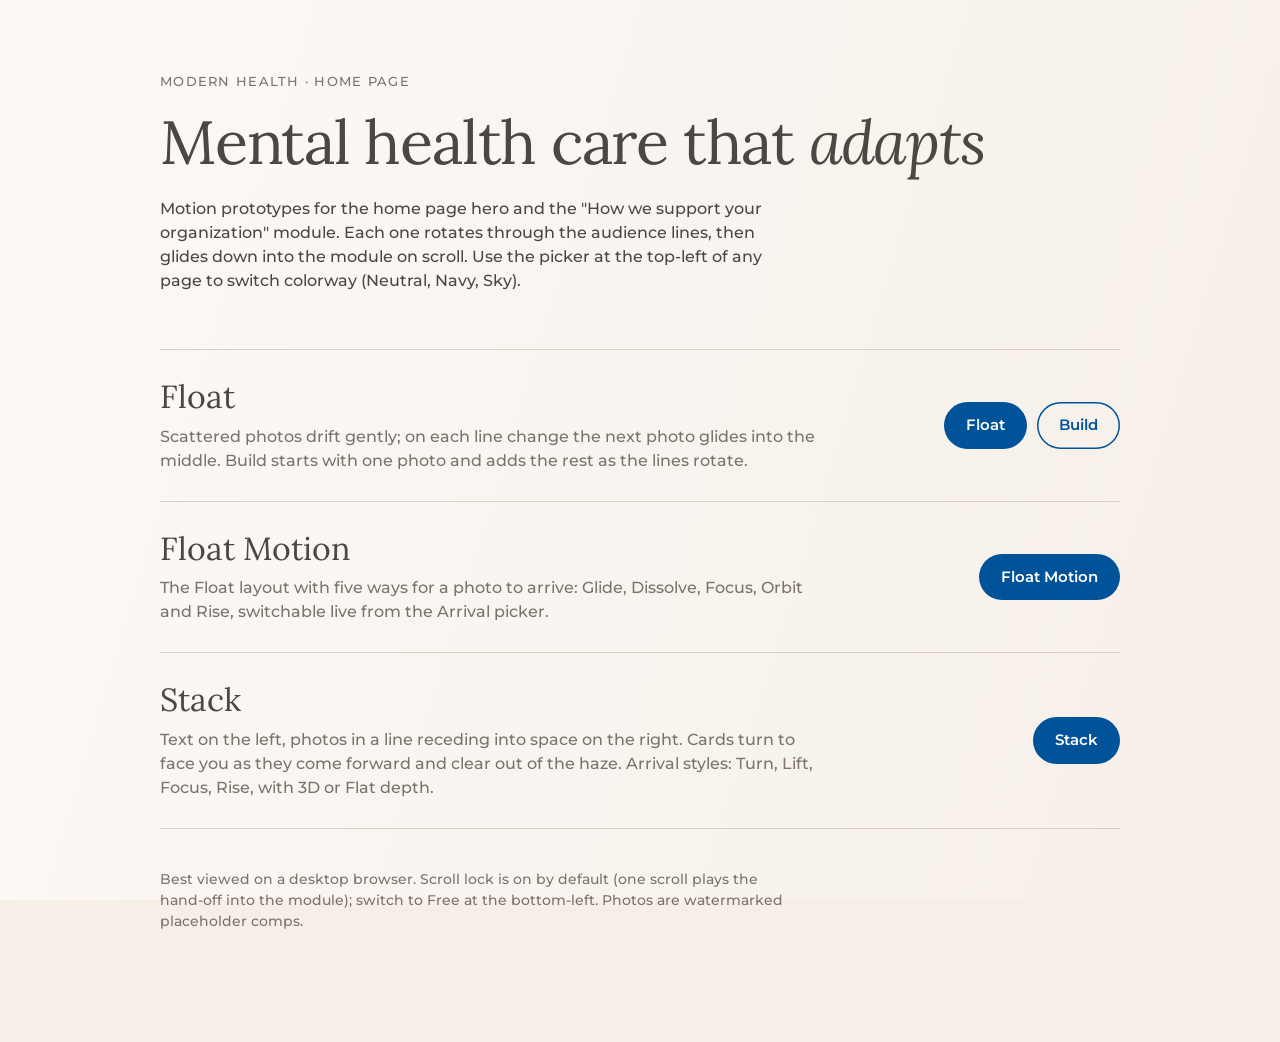
==== index.html @ 393d46b8 "Add home intro motion prototypes: Float, Float Motion, Stack Hero + "How we support your organizatio" ====
<!doctype html>
<html lang="en">
<head>
<meta charset="utf-8">
<title>Home Intro Prototypes</title>
<meta name="viewport" content="width=device-width, initial-scale=1">
<link rel="preconnect" href="https://fonts.googleapis.com">
<link rel="preconnect" href="https://fonts.gstatic.com" crossorigin>
<link rel="stylesheet" href="https://fonts.googleapis.com/css2?family=Lora:ital,wght@0,400;1,400&family=Montserrat:wght@500;600&display=swap">
<style>
  /* Index of the home intro concepts. Modern Health neutral palette, Lora + Montserrat. */
  :root {
    --page: #F6EFE8;
    --ink: #4B4742;
    --muted: #7A746D;
    --rule: #D9D0C7;
    --accent: #005399;
    --card: #FDF9F7;
  }
  * { box-sizing: border-box; }
  html, body { margin: 0; }
  body {
    background: linear-gradient(106.77deg, #FDF9F7 0.88%, var(--page) 100%) fixed, var(--page);
    color: var(--ink); font: 500 16px/1.5 'Montserrat', system-ui, sans-serif; -webkit-font-smoothing: antialiased;
    padding-inline: 24px; padding-block: 72px 96px;
  }
  main { max-width: 960px; margin: 0 auto; }
  .eyebrow { font-size: 12.8px; letter-spacing: .1em; text-transform: uppercase; color: var(--muted); margin: 0 0 16px; }
  h1 { font: 400 clamp(40px, 6vw, 61px)/1.15 'Lora', Georgia, serif; letter-spacing: -.02em; margin: 0 0 20px; text-wrap: balance; }
  h1 em { font-style: italic; }
  .lede { max-width: 58ch; margin: 0 0 56px; color: var(--ink); }
  ul { list-style: none; margin: 0; padding: 0; border-top: 1px solid var(--rule); }
  li { border-bottom: 1px solid var(--rule); }
  .concept { display: grid; grid-template-columns: minmax(0, 1fr) auto; gap: 8px 32px; align-items: baseline; padding-block: 28px; }
  .concept h2 { font: 400 32px/1.2 'Lora', Georgia, serif; margin: 0; }
  .concept p { grid-column: 1; margin: 0; max-width: 60ch; color: var(--muted); }
  .links { grid-column: 2; grid-row: 1 / span 2; display: flex; gap: 10px; flex-wrap: wrap; justify-content: flex-end; align-self: center; }
  .links a {
    display: inline-block; padding: 12px 22px; border-radius: 999px; text-decoration: none; font-weight: 600; font-size: 15px;
    background: var(--accent); color: #FFFFFF;
  }
  .links a.ghost { background: transparent; color: var(--accent); box-shadow: inset 0 0 0 1.5px var(--accent); }
  .links a:focus-visible { outline: 2px solid var(--accent); outline-offset: 3px; }
  .note { margin-top: 40px; font-size: 14px; color: var(--muted); max-width: 70ch; }
  @media (max-width: 640px) {
    .concept { grid-template-columns: minmax(0, 1fr); }
    .links { grid-column: 1; grid-row: auto; justify-content: flex-start; margin-top: 12px; }
  }
</style>
</head>
<body>
<main>
  <p class="eyebrow">Modern Health · Home page</p>
  <h1>Mental health care that <em>adapts</em></h1>
  <p class="lede">Motion prototypes for the home page hero and the "How we support your organization" module. Each one rotates through the audience lines, then glides down into the module on scroll. Use the picker at the top-left of any page to switch colorway (Neutral, Navy, Sky).</p>

  <ul>
    <li class="concept">
      <h2>Float</h2>
      <p>Scattered photos drift gently; on each line change the next photo glides into the middle. Build starts with one photo and adds the rest as the lines rotate.</p>
      <div class="links"><a href="float/index.html">Float</a><a class="ghost" href="float/build.html">Build</a></div>
    </li>
    <li class="concept">
      <h2>Float Motion</h2>
      <p>The Float layout with five ways for a photo to arrive: Glide, Dissolve, Focus, Orbit and Rise, switchable live from the Arrival picker.</p>
      <div class="links"><a href="float-motion/index.html">Float Motion</a></div>
    </li>
    <li class="concept">
      <h2>Stack</h2>
      <p>Text on the left, photos in a line receding into space on the right. Cards turn to face you as they come forward and clear out of the haze. Arrival styles: Turn, Lift, Focus, Rise, with 3D or Flat depth.</p>
      <div class="links"><a href="stack/index.html">Stack</a></div>
    </li>
  </ul>

  <p class="note">Best viewed on a desktop browser. Scroll lock is on by default (one scroll plays the hand-off into the module); switch to Free at the bottom-left. Photos are watermarked placeholder comps.</p>
</main>
</body>
</html>
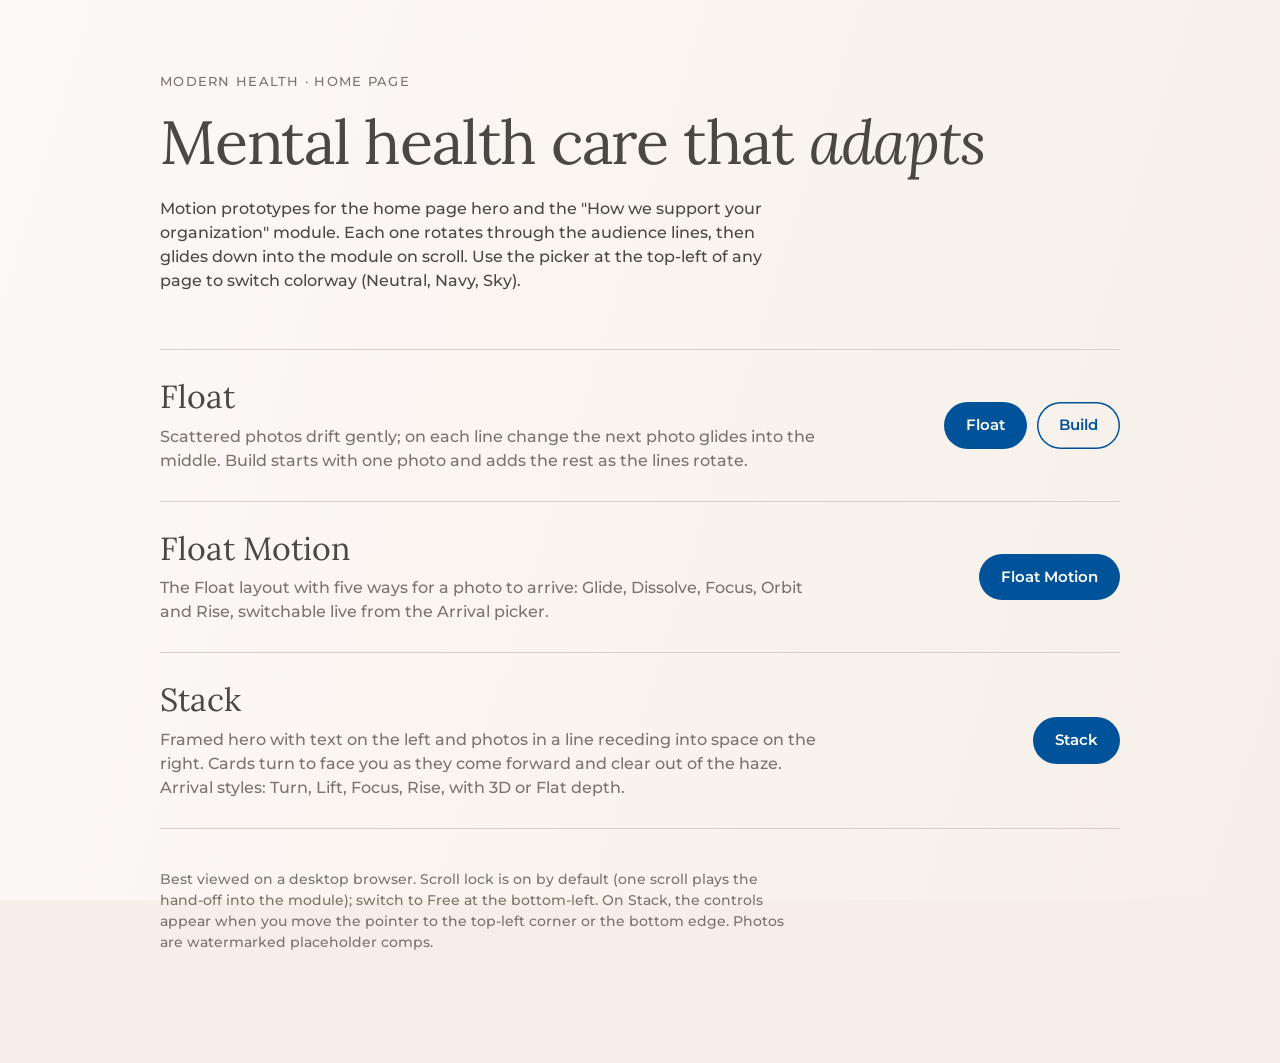
==== commit c096a683: "Refine Stack to the revised comp Framed hero, 59px headline with a short vertical divider, light-blu" ====
--- a/index.html
+++ b/index.html
@@ -67,12 +67,12 @@
     </li>
     <li class="concept">
       <h2>Stack</h2>
-      <p>Text on the left, photos in a line receding into space on the right. Cards turn to face you as they come forward and clear out of the haze. Arrival styles: Turn, Lift, Focus, Rise, with 3D or Flat depth.</p>
+      <p>Framed hero with text on the left and photos in a line receding into space on the right. Cards turn to face you as they come forward and clear out of the haze. Arrival styles: Turn, Lift, Focus, Rise, with 3D or Flat depth.</p>
       <div class="links"><a href="stack/index.html">Stack</a></div>
     </li>
   </ul>
 
-  <p class="note">Best viewed on a desktop browser. Scroll lock is on by default (one scroll plays the hand-off into the module); switch to Free at the bottom-left. Photos are watermarked placeholder comps.</p>
+  <p class="note">Best viewed on a desktop browser. Scroll lock is on by default (one scroll plays the hand-off into the module); switch to Free at the bottom-left. On Stack, the controls appear when you move the pointer to the top-left corner or the bottom edge. Photos are watermarked placeholder comps.</p>
 </main>
 </body>
 </html>
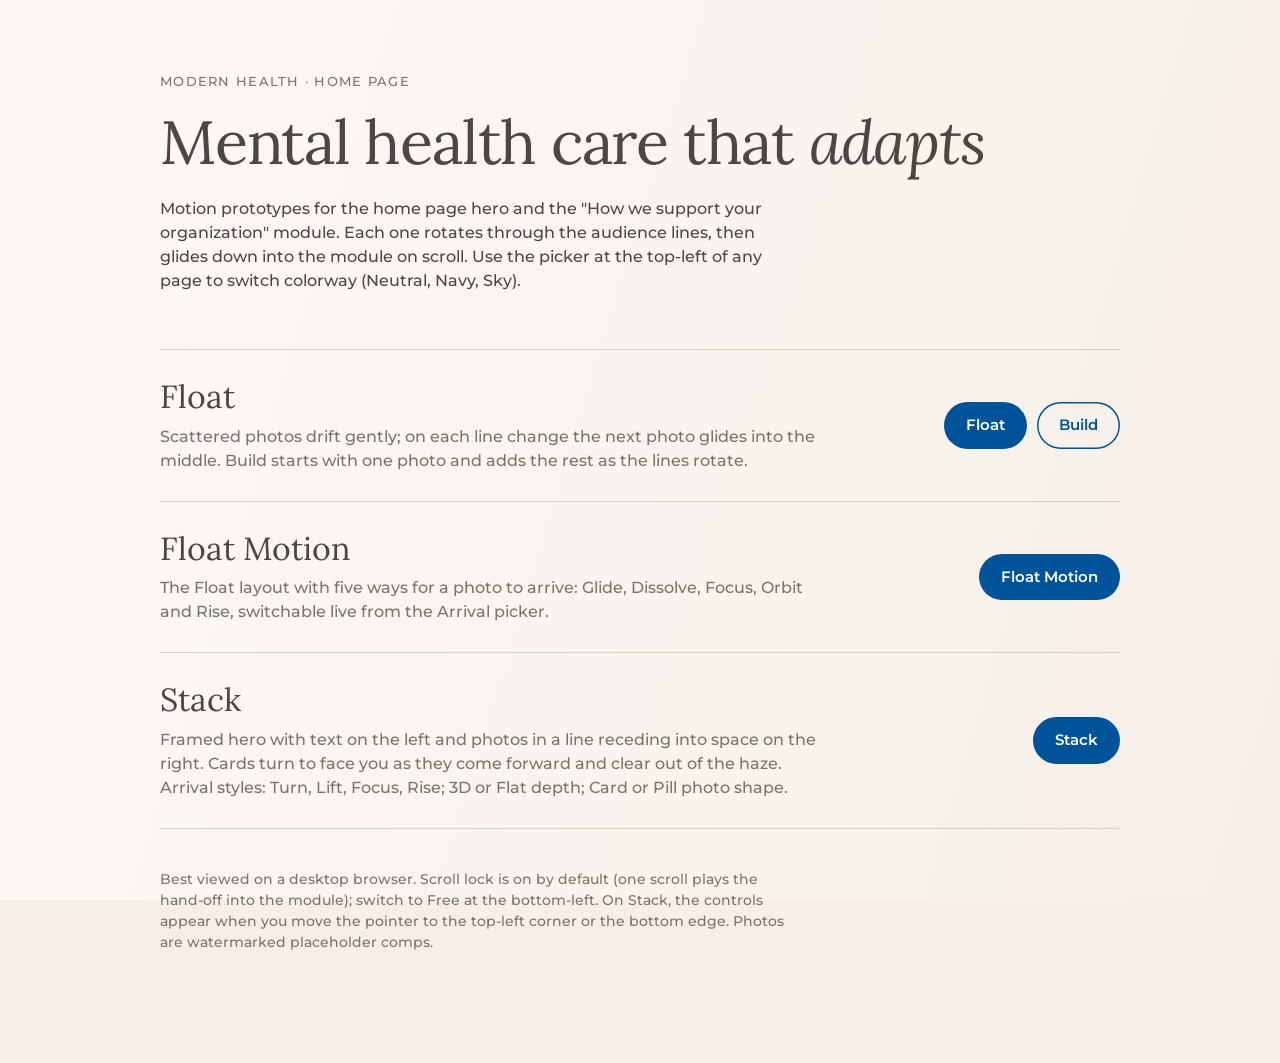
==== commit 29309f4a: "Stack: new layout + Card/Pill photo shape option Builds Figma 4021:1384 (card) and 4021:1397 (pill):" ====
--- a/index.html
+++ b/index.html
@@ -67,7 +67,7 @@
     </li>
     <li class="concept">
       <h2>Stack</h2>
-      <p>Framed hero with text on the left and photos in a line receding into space on the right. Cards turn to face you as they come forward and clear out of the haze. Arrival styles: Turn, Lift, Focus, Rise, with 3D or Flat depth.</p>
+      <p>Framed hero with text on the left and photos in a line receding into space on the right. Cards turn to face you as they come forward and clear out of the haze. Arrival styles: Turn, Lift, Focus, Rise; 3D or Flat depth; Card or Pill photo shape.</p>
       <div class="links"><a href="stack/index.html">Stack</a></div>
     </li>
   </ul>
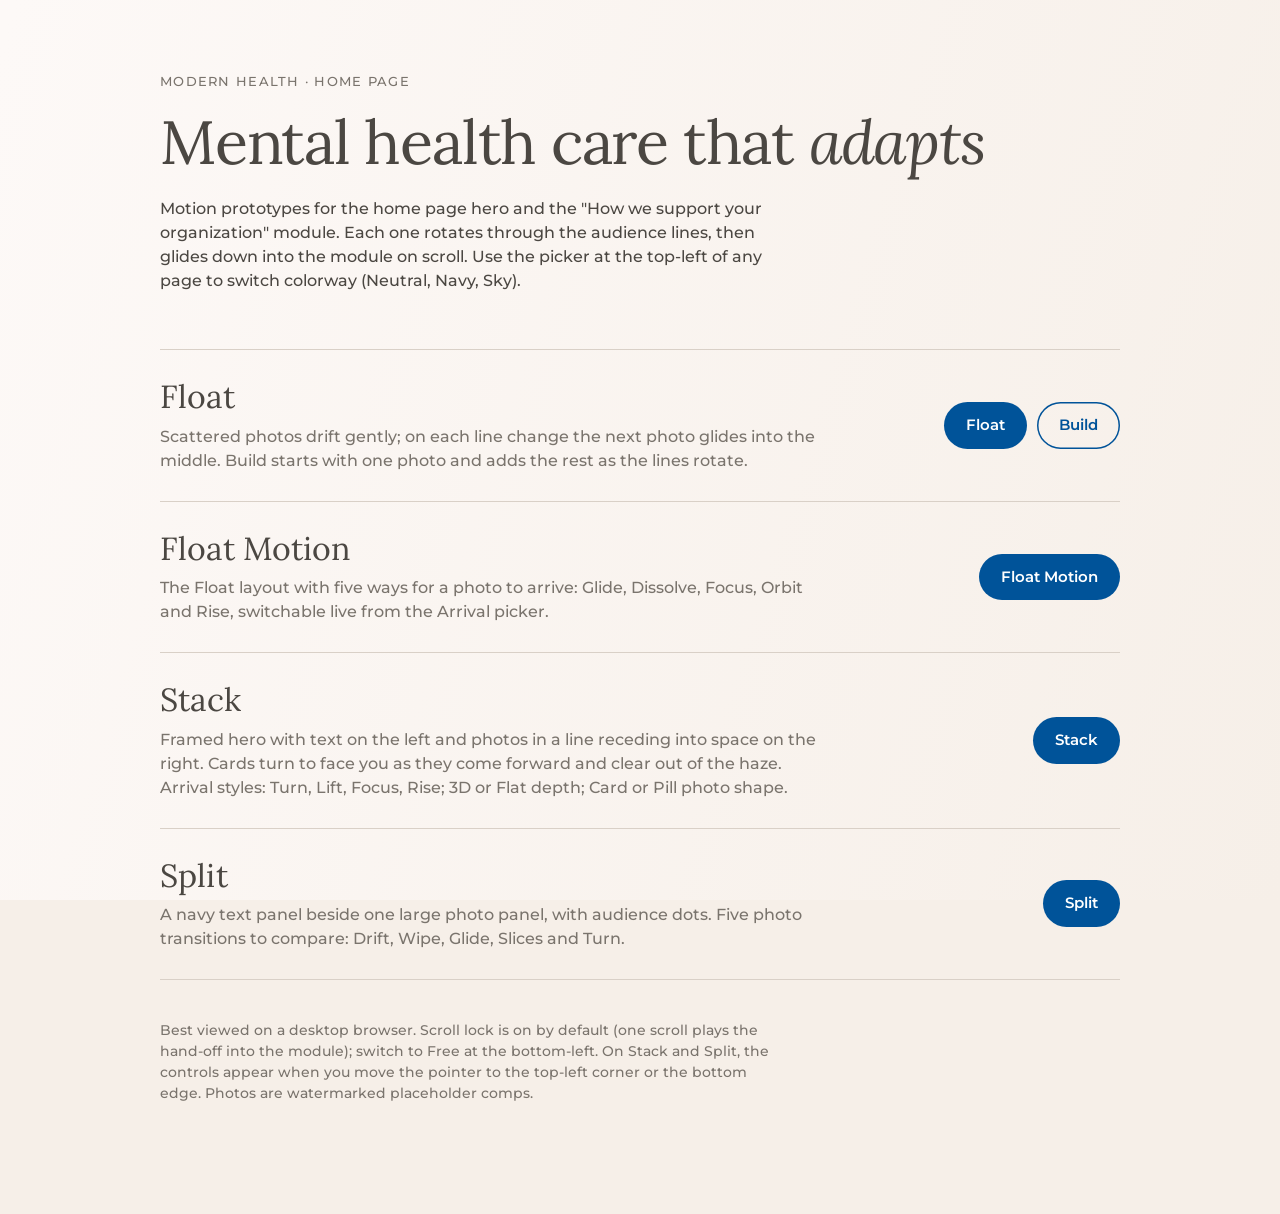
==== commit f5b92dd2: "Add Split concept: text panel + large photo panel with transitions Builds Figma 4022:1430: cream pag" ====
--- a/index.html
+++ b/index.html
@@ -70,9 +70,14 @@
       <p>Framed hero with text on the left and photos in a line receding into space on the right. Cards turn to face you as they come forward and clear out of the haze. Arrival styles: Turn, Lift, Focus, Rise; 3D or Flat depth; Card or Pill photo shape.</p>
       <div class="links"><a href="stack/index.html">Stack</a></div>
     </li>
+    <li class="concept">
+      <h2>Split</h2>
+      <p>A navy text panel beside one large photo panel, with audience dots. Five photo transitions to compare: Drift, Wipe, Glide, Slices and Turn.</p>
+      <div class="links"><a href="split/index.html">Split</a></div>
+    </li>
   </ul>
 
-  <p class="note">Best viewed on a desktop browser. Scroll lock is on by default (one scroll plays the hand-off into the module); switch to Free at the bottom-left. On Stack, the controls appear when you move the pointer to the top-left corner or the bottom edge. Photos are watermarked placeholder comps.</p>
+  <p class="note">Best viewed on a desktop browser. Scroll lock is on by default (one scroll plays the hand-off into the module); switch to Free at the bottom-left. On Stack and Split, the controls appear when you move the pointer to the top-left corner or the bottom edge. Photos are watermarked placeholder comps.</p>
 </main>
 </body>
 </html>
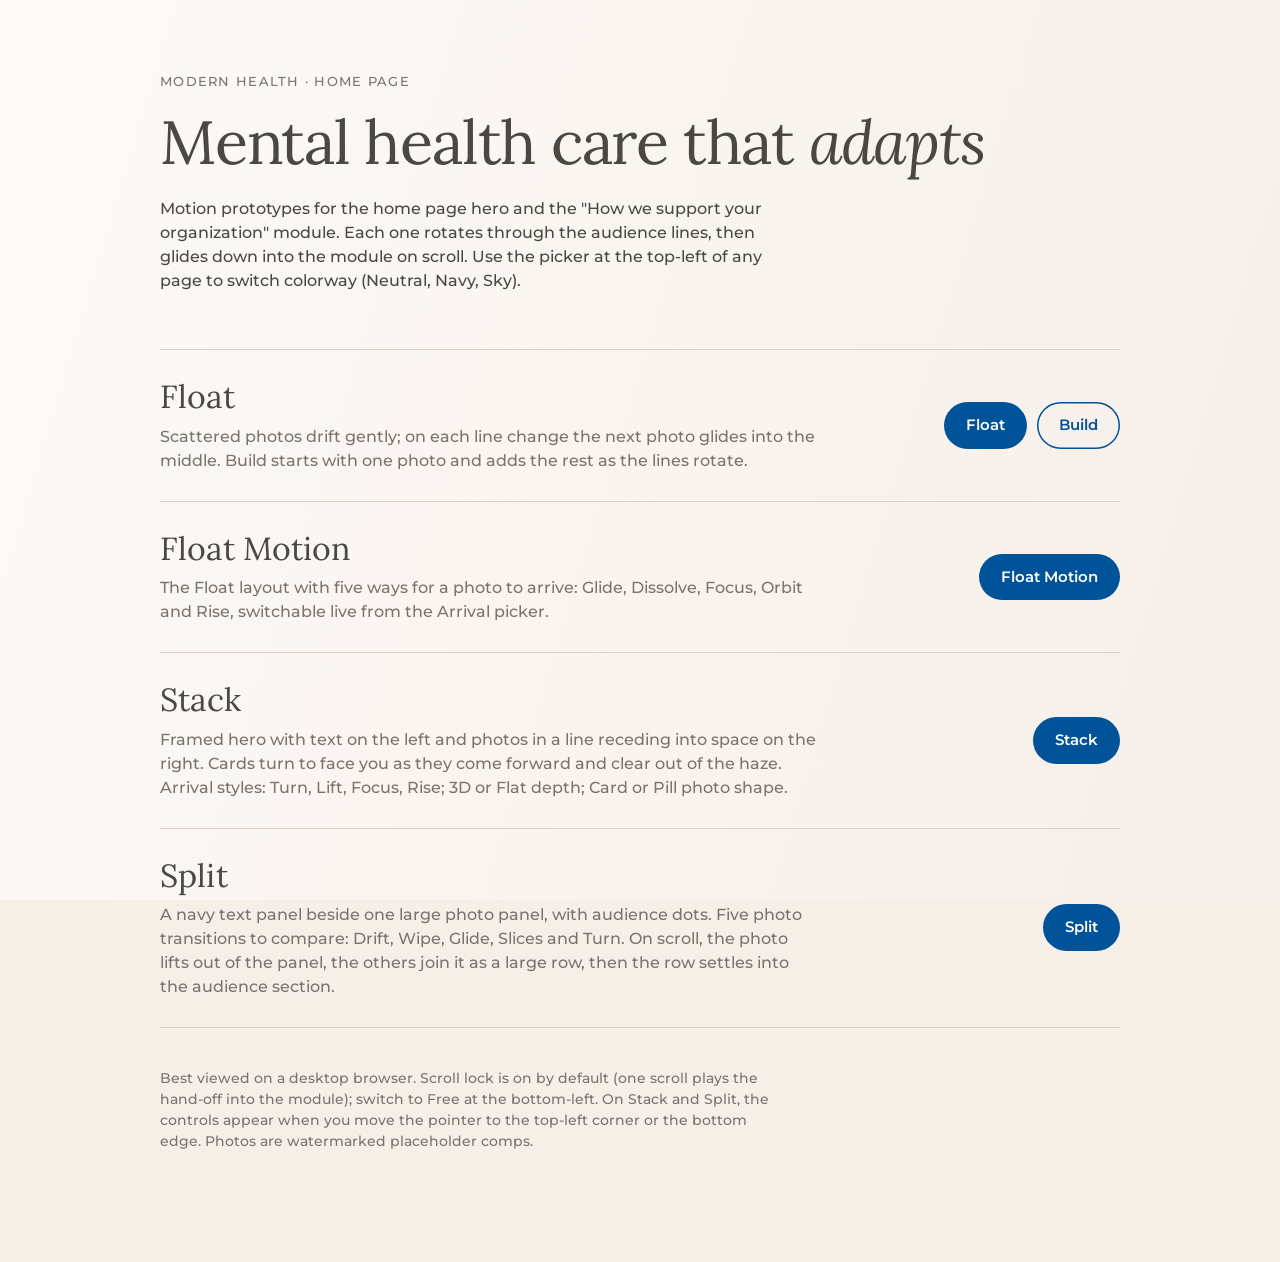
==== commit 0a07e0d3: "Split: two-stage scroll hand-off into the audience section On scroll the showing photo lifts out of " ====
--- a/index.html
+++ b/index.html
@@ -72,7 +72,7 @@
     </li>
     <li class="concept">
       <h2>Split</h2>
-      <p>A navy text panel beside one large photo panel, with audience dots. Five photo transitions to compare: Drift, Wipe, Glide, Slices and Turn.</p>
+      <p>A navy text panel beside one large photo panel, with audience dots. Five photo transitions to compare: Drift, Wipe, Glide, Slices and Turn. On scroll, the photo lifts out of the panel, the others join it as a large row, then the row settles into the audience section.</p>
       <div class="links"><a href="split/index.html">Split</a></div>
     </li>
   </ul>
